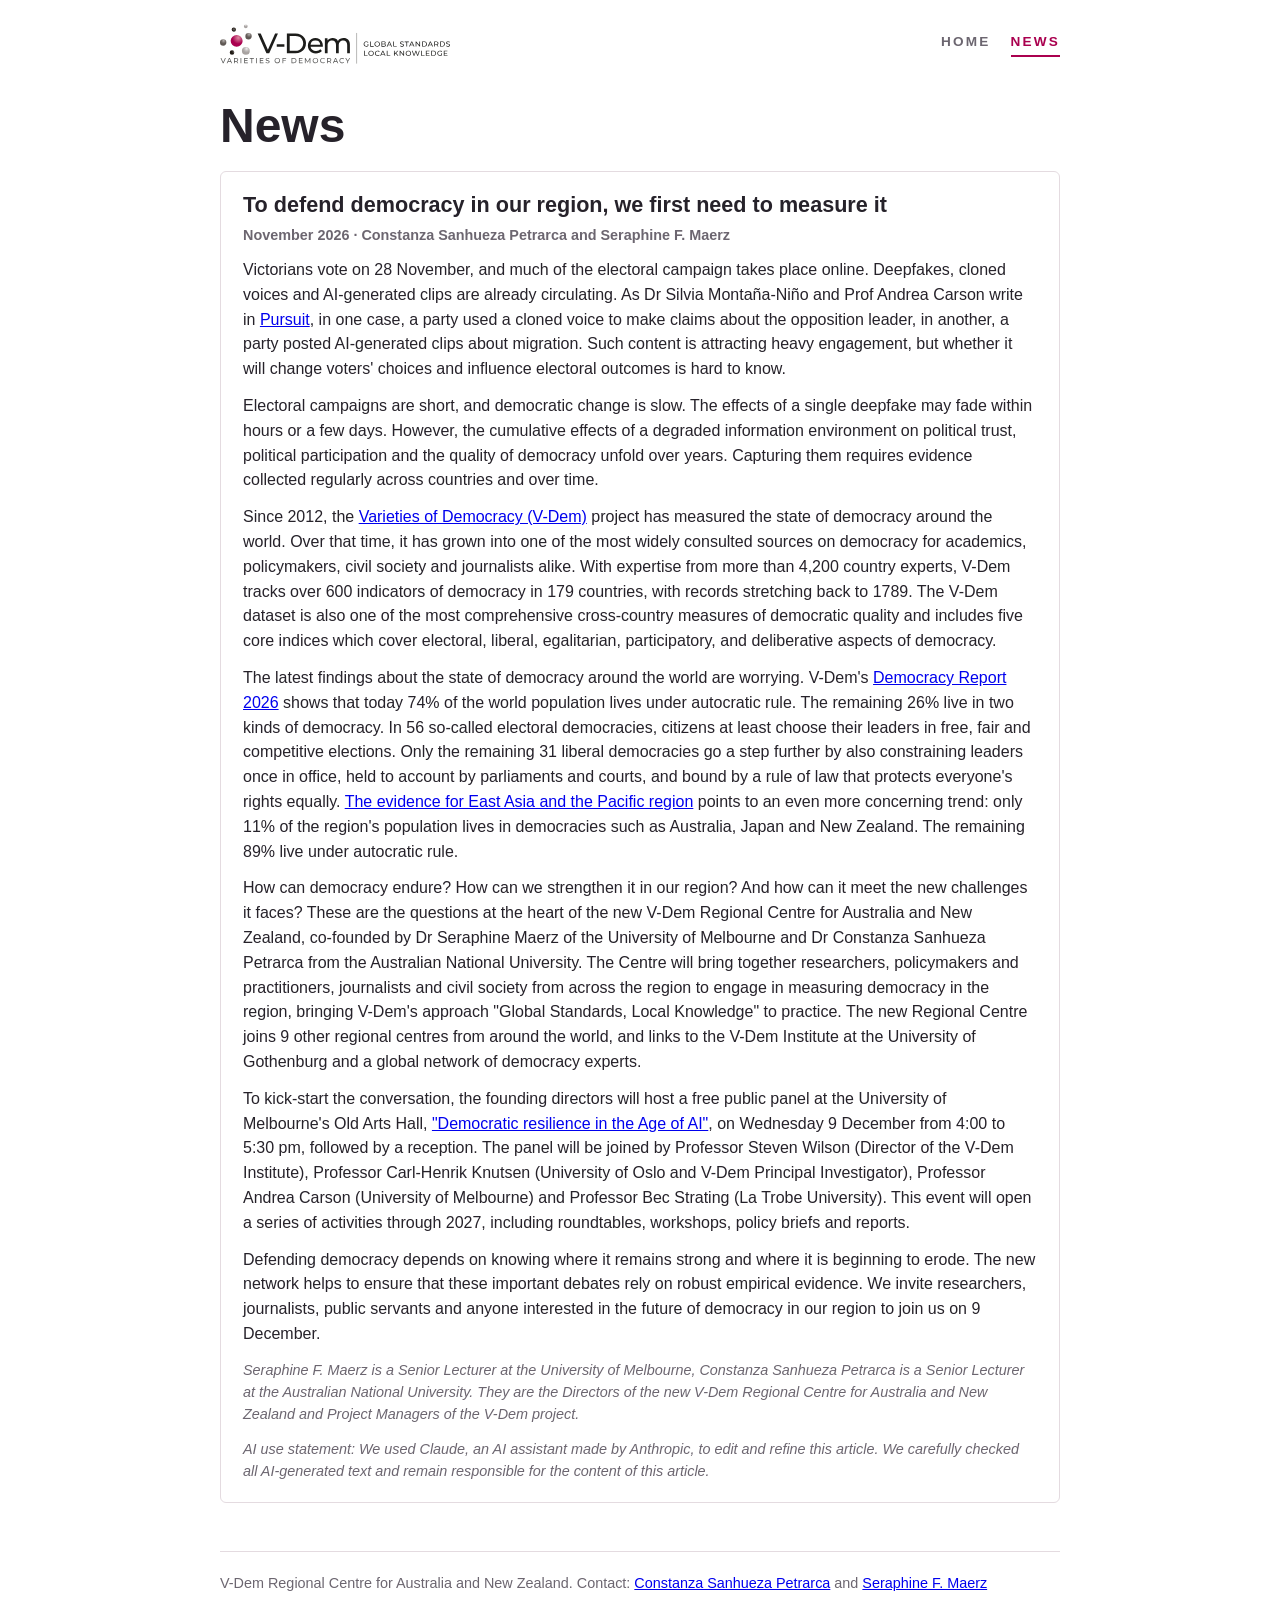
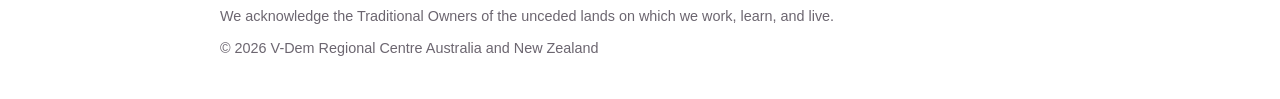
==== news.html @ c3c8a845 "nov 26 Co-Authored-By: Claude Opus 5.5 <noreply@anthropic.com>" ====
<!DOCTYPE html>
<html lang="en">
<head>
<meta charset="utf-8">
<meta name="viewport" content="width=device-width, initial-scale=1">
<title>News, V-Dem Regional Centre, Australia and New Zealand</title>
<meta name="description" content="News from the V-Dem Regional Centre for Australia and New Zealand.">
<link rel="stylesheet" href="style.css">
</head>
<body>
<div class="wrap">

  <header>
    <a href="index.html"><img src="vdem_logo_tagline.svg" alt="V-Dem, Varieties of Democracy, Global Standards, Local Knowledge"></a>
    <nav><a href="index.html">Home</a> <a href="news.html" aria-current="page">News</a></nav>
  </header>

  <h1 class="page-title">News</h1>
  <article class="news">
    <h3>To defend democracy in our region, we first need to measure it</h3>
    <div class="meta">November 2026 · Constanza Sanhueza Petrarca and Seraphine F. Maerz</div>
    <p>Victorians vote on 28 November, and much of the electoral campaign takes place online. Deepfakes, cloned voices and AI-generated clips are already circulating. As Dr Silvia Montaña-Niño and Prof Andrea Carson write in <a href="https://pursuit.unimelb.edu.au/articles/five-ways-to-spot-ai-misinformation-before-you-vote">Pursuit</a>, in one case, a party used a cloned voice to make claims about the opposition leader, in another, a party posted AI-generated clips about migration. Such content is attracting heavy engagement, but whether it will change voters' choices and influence electoral outcomes is hard to know.</p>
    <p>Electoral campaigns are short, and democratic change is slow. The effects of a single deepfake may fade within hours or a few days. However, the cumulative effects of a degraded information environment on political trust, political participation and the quality of democracy unfold over years. Capturing them requires evidence collected regularly across countries and over time.</p>
    <p>Since 2012, the <a href="https://www.v-dem.net/about/v-dem-project/">Varieties of Democracy (V-Dem)</a> project has measured the state of democracy around the world. Over that time, it has grown into one of the most widely consulted sources on democracy for academics, policymakers, civil society and journalists alike. With expertise from more than 4,200 country experts, V-Dem tracks over 600 indicators of democracy in 179 countries, with records stretching back to 1789. The V-Dem dataset is also one of the most comprehensive cross-country measures of democratic quality and includes five core indices which cover electoral, liberal, egalitarian, participatory, and deliberative aspects of democracy.</p>
    <p>The latest findings about the state of democracy around the world are worrying. V-Dem's <a href="https://www.v-dem.net/documents/75/V-Dem_Institute_Democracy_Report_2026_lowres.pdf">Democracy Report 2026</a> shows that today 74% of the world population lives under autocratic rule. The remaining 26% live in two kinds of democracy. In 56 so-called electoral democracies, citizens at least choose their leaders in free, fair and competitive elections. Only the remaining 31 liberal democracies go a step further by also constraining leaders once in office, held to account by parliaments and courts, and bound by a rule of law that protects everyone's rights equally. <a href="https://www.v-dem.net/documents/75/V-Dem_Institute_Democracy_Report_2026_lowres.pdf">The evidence for East Asia and the Pacific region</a> points to an even more concerning trend: only 11% of the region's population lives in democracies such as Australia, Japan and New Zealand. The remaining 89% live under autocratic rule.</p>
    <p>How can democracy endure? How can we strengthen it in our region? And how can it meet the new challenges it faces? These are the questions at the heart of the new V-Dem Regional Centre for Australia and New Zealand, co-founded by Dr Seraphine Maerz of the University of Melbourne and Dr Constanza Sanhueza Petrarca from the Australian National University. The Centre will bring together researchers, policymakers and practitioners, journalists and civil society from across the region to engage in measuring democracy in the region, bringing V-Dem's approach "Global Standards, Local Knowledge" to practice. The new Regional Centre joins 9 other regional centres from around the world, and links to the V-Dem Institute at the University of Gothenburg and a global network of democracy experts.</p>
    <p>To kick-start the conversation, the founding directors will host a free public panel at the University of Melbourne's Old Arts Hall, <a href="https://events.humanitix.com/democratic-resilience-in-the-age-of-ai">"Democratic resilience in the Age of AI"</a>, on Wednesday 9 December from 4:00 to 5:30 pm, followed by a reception. The panel will be joined by Professor Steven Wilson (Director of the V-Dem Institute), Professor Carl-Henrik Knutsen (University of Oslo and V-Dem Principal Investigator), Professor Andrea Carson (University of Melbourne) and Professor Bec Strating (La Trobe University). This event will open a series of activities through 2027, including roundtables, workshops, policy briefs and reports.</p>
    <p>Defending democracy depends on knowing where it remains strong and where it is beginning to erode. The new network helps to ensure that these important debates rely on robust empirical evidence. We invite researchers, journalists, public servants and anyone interested in the future of democracy in our region to join us on 9 December.</p>
    <p class="fine">Seraphine F. Maerz is a Senior Lecturer at the University of Melbourne, Constanza Sanhueza Petrarca is a Senior Lecturer at the Australian National University. They are the Directors of the new V-Dem Regional Centre for Australia and New Zealand and Project Managers of the V-Dem project.</p>
    <p class="fine">AI use statement: We used Claude, an AI assistant made by Anthropic, to edit and refine this article. We carefully checked all AI-generated text and remain responsible for the content of this article.</p>
  </article>

  <footer>
    <p>V-Dem Regional Centre for Australia and New Zealand. Contact: <a href="https://researchportalplus.anu.edu.au/en/persons/constanza-sanhueza/">Constanza Sanhueza Petrarca</a> and <a href="https://seraphinem.github.io/">Seraphine F. Maerz</a></p>
    <p style="margin-top:10px">We acknowledge the Traditional Owners of the unceded lands on which we work, learn, and live.</p>
    <p style="margin-top:10px">&copy; 2026 V-Dem Regional Centre Australia and New Zealand</p>
  </footer>

</div>
</body>
</html>
---- style.css ----
:root{ --mag:#aa004f; --ink:#26222a; --grey:#6c6670; --soft:#f6f1f3; --line:#e4dbe0; }
  *{ box-sizing:border-box; margin:0; padding:0; }
  body{ font-family:"Avenir Next","Helvetica Neue",Arial,sans-serif; color:var(--ink); background:#fff; line-height:1.55; }
  .wrap{ max-width:880px; margin:0 auto; padding:0 20px; }
  header{ padding:24px 0 8px; }
  header img{ width:230px; max-width:60%; display:block; }
  .hero{ padding:28px 0 24px; }
  .eyebrow{ font-size:.78rem; letter-spacing:.3em; text-transform:uppercase; color:var(--mag); font-weight:700; }
  h1{ font-size:clamp(1.9rem,5vw,3rem); line-height:1.1; font-weight:800; margin-top:10px; }
  h1 em{ font-style:normal; color:var(--mag); }
  .sub{ margin-top:6px; font-size:clamp(1.2rem,3vw,1.7rem); font-weight:700; color:var(--grey); }
  .lead{ margin-top:14px; font-size:1.1rem; color:var(--grey); max-width:660px; }
  h2{ font-size:.8rem; letter-spacing:.28em; text-transform:uppercase; color:var(--mag); font-weight:800; margin:40px 0 14px; display:flex; align-items:center; gap:14px; }
  h2::after{ content:""; flex:1; height:2px; background:var(--line); }
  .card{ background:var(--soft); border-left:5px solid var(--mag); border-radius:6px; padding:20px 22px; }
  .card h3{ font-size:1.35rem; line-height:1.2; }
  .card .when{ margin-top:6px; font-weight:700; }
  .card p{ margin-top:10px; }
  ul{ margin:10px 0 0 20px; }
  li{ margin:4px 0; }
  .links{ display:grid; grid-template-columns:repeat(auto-fit,minmax(240px,1fr)); gap:14px; margin-top:6px; }
  .links a{ display:block; border-left:4px solid var(--mag); padding:4px 14px; text-decoration:none; color:var(--ink); }
  .links small{ display:block; font-size:.7rem; letter-spacing:.16em; text-transform:uppercase; color:var(--grey); font-weight:700; }
  .links b{ font-size:1.05rem; }
  .dirs{ display:grid; grid-template-columns:repeat(auto-fit,minmax(260px,1fr)); gap:14px; }
  .dir{ border:1px solid var(--line); border-radius:6px; padding:16px 18px; display:flex; align-items:center; gap:18px; }
  .dir img{ width:104px; height:104px; border-radius:50%; object-fit:cover; object-position:center 8%; flex:none; background:var(--soft); }
  .dir b{ font-size:1.1rem; display:block; }
  .dir span{ color:var(--grey); font-size:.95rem; }
  .acts{ list-style:none; margin:6px 0 0 0; display:grid; gap:10px; }
  .acts li{ border-left:4px solid var(--mag); padding:2px 0 2px 14px; margin:0; }
  .acts b{ display:block; }
  .acts span{ color:var(--grey); font-size:.95rem; }
  .join{ background:var(--soft); border-radius:6px; padding:20px 22px; }
  .join .btn, .card .btn{ display:inline-block; padding:11px 22px; font-weight:700; color:#fff; background:var(--mag); border-radius:6px; text-decoration:none; }
  .join .fine{ margin-top:12px; font-size:.9rem; color:var(--grey); }
  .news{ border:1px solid var(--line); border-radius:6px; padding:20px 22px; }
  .news h3{ font-size:1.35rem; line-height:1.2; }
  .news .meta{ margin-top:6px; font-size:.9rem; color:var(--grey); font-weight:700; }
  .news p{ margin-top:12px; }
  .news .fine{ font-size:.9rem; color:var(--grey); font-style:italic; }
  footer{ margin-top:48px; padding:20px 0 40px; border-top:1px solid var(--line); color:var(--grey); font-size:.9rem; }
  header{ display:flex; align-items:center; justify-content:space-between; gap:16px; flex-wrap:wrap; }
  header img{ width:230px; max-width:100%; }
  header > a{ max-width:60%; }
  nav{ display:flex; gap:20px; font-weight:700; font-size:.85rem; letter-spacing:.16em; text-transform:uppercase; }
  nav a{ color:var(--grey); text-decoration:none; padding-bottom:2px; border-bottom:2px solid transparent; }
  nav a:hover, nav a[aria-current="page"]{ color:var(--mag); border-bottom-color:var(--mag); }
  .page-title{ margin:28px 0 18px; }
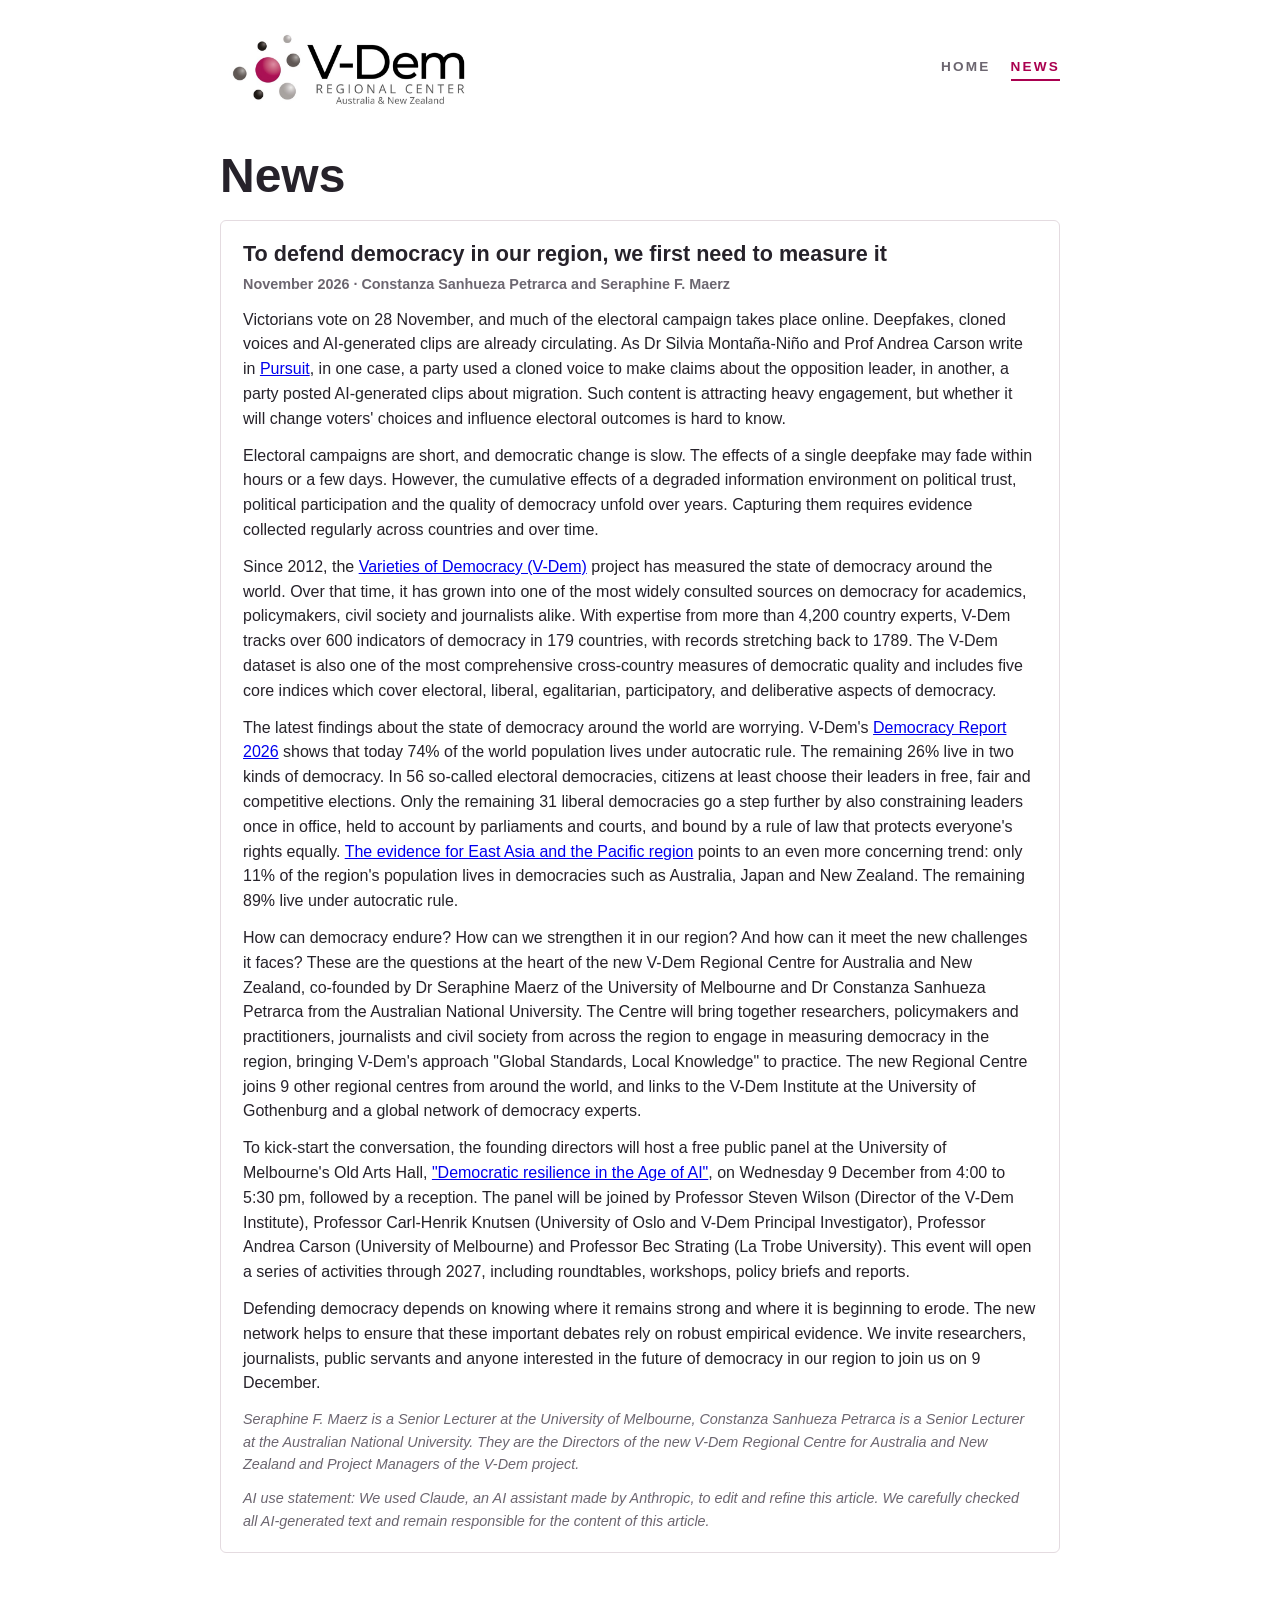
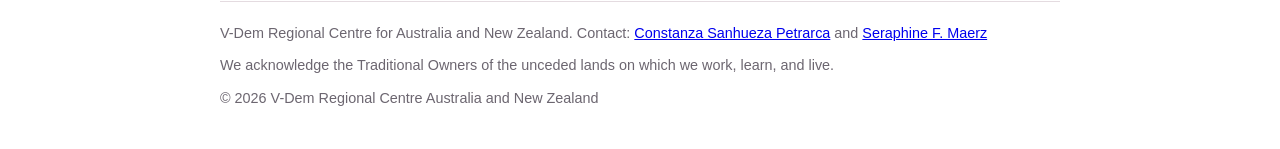
==== commit 38b91005: "Use new V-Dem Regional Center Australia & New Zealand logo Co-Authored-By: Claude Opus 5.5 <noreply@" ====
--- a/news.html
+++ b/news.html
@@ -11,7 +11,7 @@
 <div class="wrap">
 
   <header>
-    <a href="index.html"><img src="vdem_logo_tagline.svg" alt="V-Dem, Varieties of Democracy, Global Standards, Local Knowledge"></a>
+    <a href="index.html"><img src="vdem_anz_logo.jpg" alt="V-Dem Regional Center, Australia &amp; New Zealand"></a>
     <nav><a href="index.html">Home</a> <a href="news.html" aria-current="page">News</a></nav>
   </header>
 
--- a/style.css
+++ b/style.css
@@ -41,7 +41,7 @@
   .news .fine{ font-size:.9rem; color:var(--grey); font-style:italic; }
   footer{ margin-top:48px; padding:20px 0 40px; border-top:1px solid var(--line); color:var(--grey); font-size:.9rem; }
   header{ display:flex; align-items:center; justify-content:space-between; gap:16px; flex-wrap:wrap; }
-  header img{ width:230px; max-width:100%; }
+  header img{ width:260px; max-width:100%; }
   header > a{ max-width:60%; }
   nav{ display:flex; gap:20px; font-weight:700; font-size:.85rem; letter-spacing:.16em; text-transform:uppercase; }
   nav a{ color:var(--grey); text-decoration:none; padding-bottom:2px; border-bottom:2px solid transparent; }
